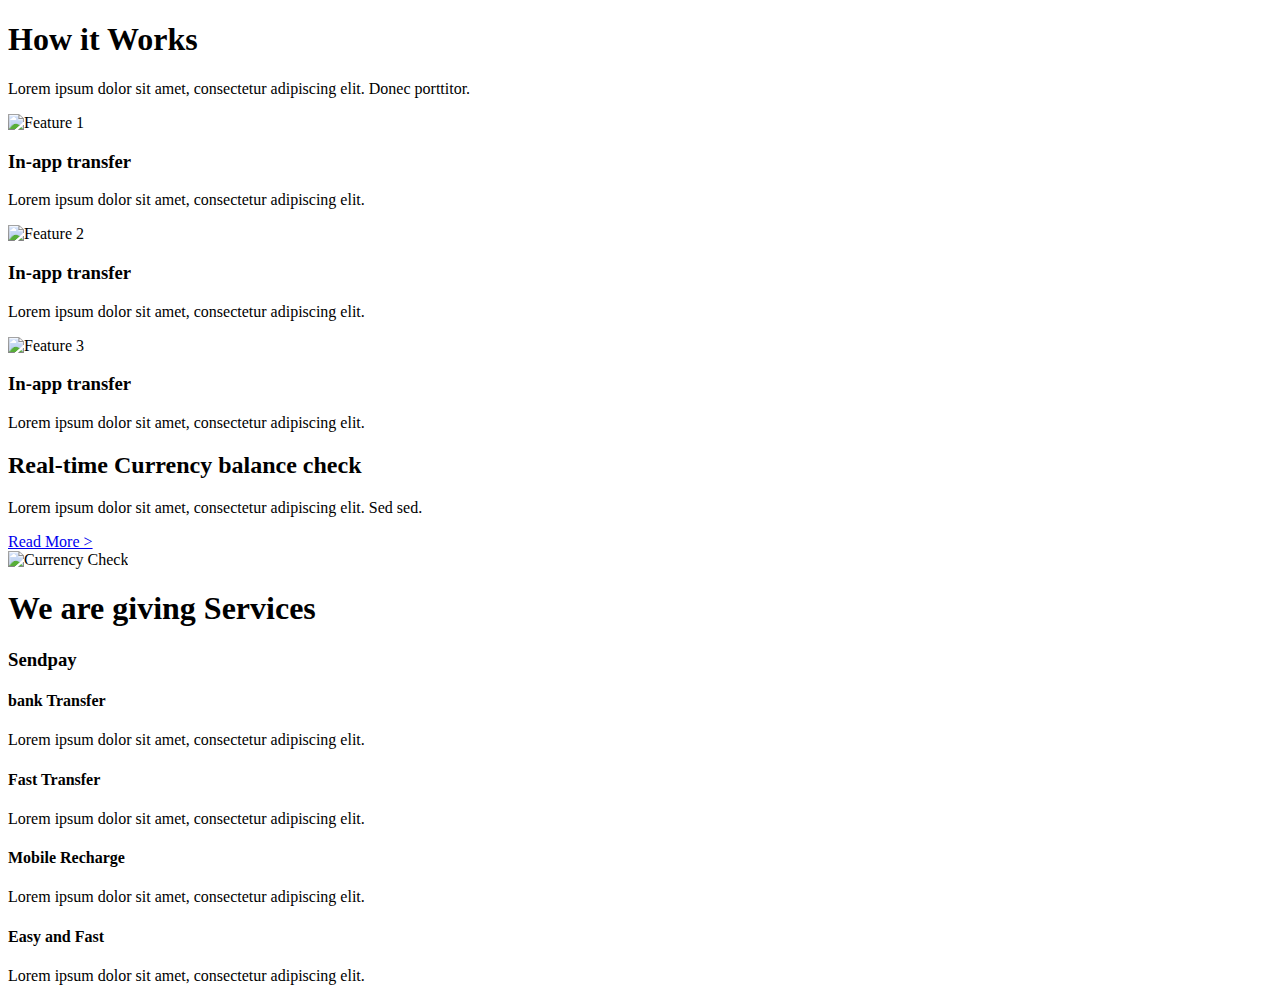
==== content/content2.html @ 932b0866 "Yeni içerikler eklendi" ====
<!DOCTYPE html>
<html lang="en">
<head>
    <meta charset="UTF-8">
    <meta name="viewport" content="width=device-width, initial-scale=1.0">
    <title>How it Works</title>
    <link rel="stylesheet" href="content.css">
</head>
<body>
    <section class="how-it-works">
        <h1>How it Works</h1>
        <p>Lorem ipsum dolor sit amet, consectetur adipiscing elit. Donec porttitor.</p>
        <div class="features">
            <div class="feature">
                <img src="Ellipse1.png" alt="Feature 1">
                <h3>In-app transfer</h3>
                <p>Lorem ipsum dolor sit amet, consectetur adipiscing elit.</p>
            </div>
            <div class="feature">
                <img src="Ellipse2.png" alt="Feature 2">
                <h3>In-app transfer</h3>
                <p>Lorem ipsum dolor sit amet, consectetur adipiscing elit.</p>
            </div>
            <div class="feature">
                <img src="Ellipse3.png" alt="Feature 3">
                <h3>In-app transfer</h3>
                <p>Lorem ipsum dolor sit amet, consectetur adipiscing elit.</p>
            </div>
        </div>
    </section>
    <section class="currency-check">
        <div class="content">
            <h2>Real-time Currency balance check</h2>
            <p>Lorem ipsum dolor sit amet, consectetur adipiscing elit. Sed sed.</p>
            <a href="#">Read More &gt;</a>
        </div>
        <img src="man.png" alt="Currency Check">
    </section>
    <section class="services">
        <h1>We are giving Services</h1>
        <h3>Sendpay</h3>
        <div class="service-list">
            <div class="service">
                <h4><img src="bank.png" alt="">bank Transfer</h4>
                <p>Lorem ipsum dolor sit amet, consectetur adipiscing elit.</p>
            </div>
            <div class="service">
                <h4> <img src="alarmclock.png" alt="">Fast Transfer</h4>
                <p>Lorem ipsum dolor sit amet, consectetur adipiscing elit.</p>
            </div>
            <div class="service">
                <h4> <img src="phone.png" alt="">Mobile Recharge</h4>
                <p>Lorem ipsum dolor sit amet, consectetur adipiscing elit.</p>
            </div>
            <div class="service">
                <h4><img src="car.png" alt="">Easy and Fast</h4>
                <p>Lorem ipsum dolor sit amet, consectetur adipiscing elit.</p>
            </div>
        </div>
    </section>
</body>
</html>
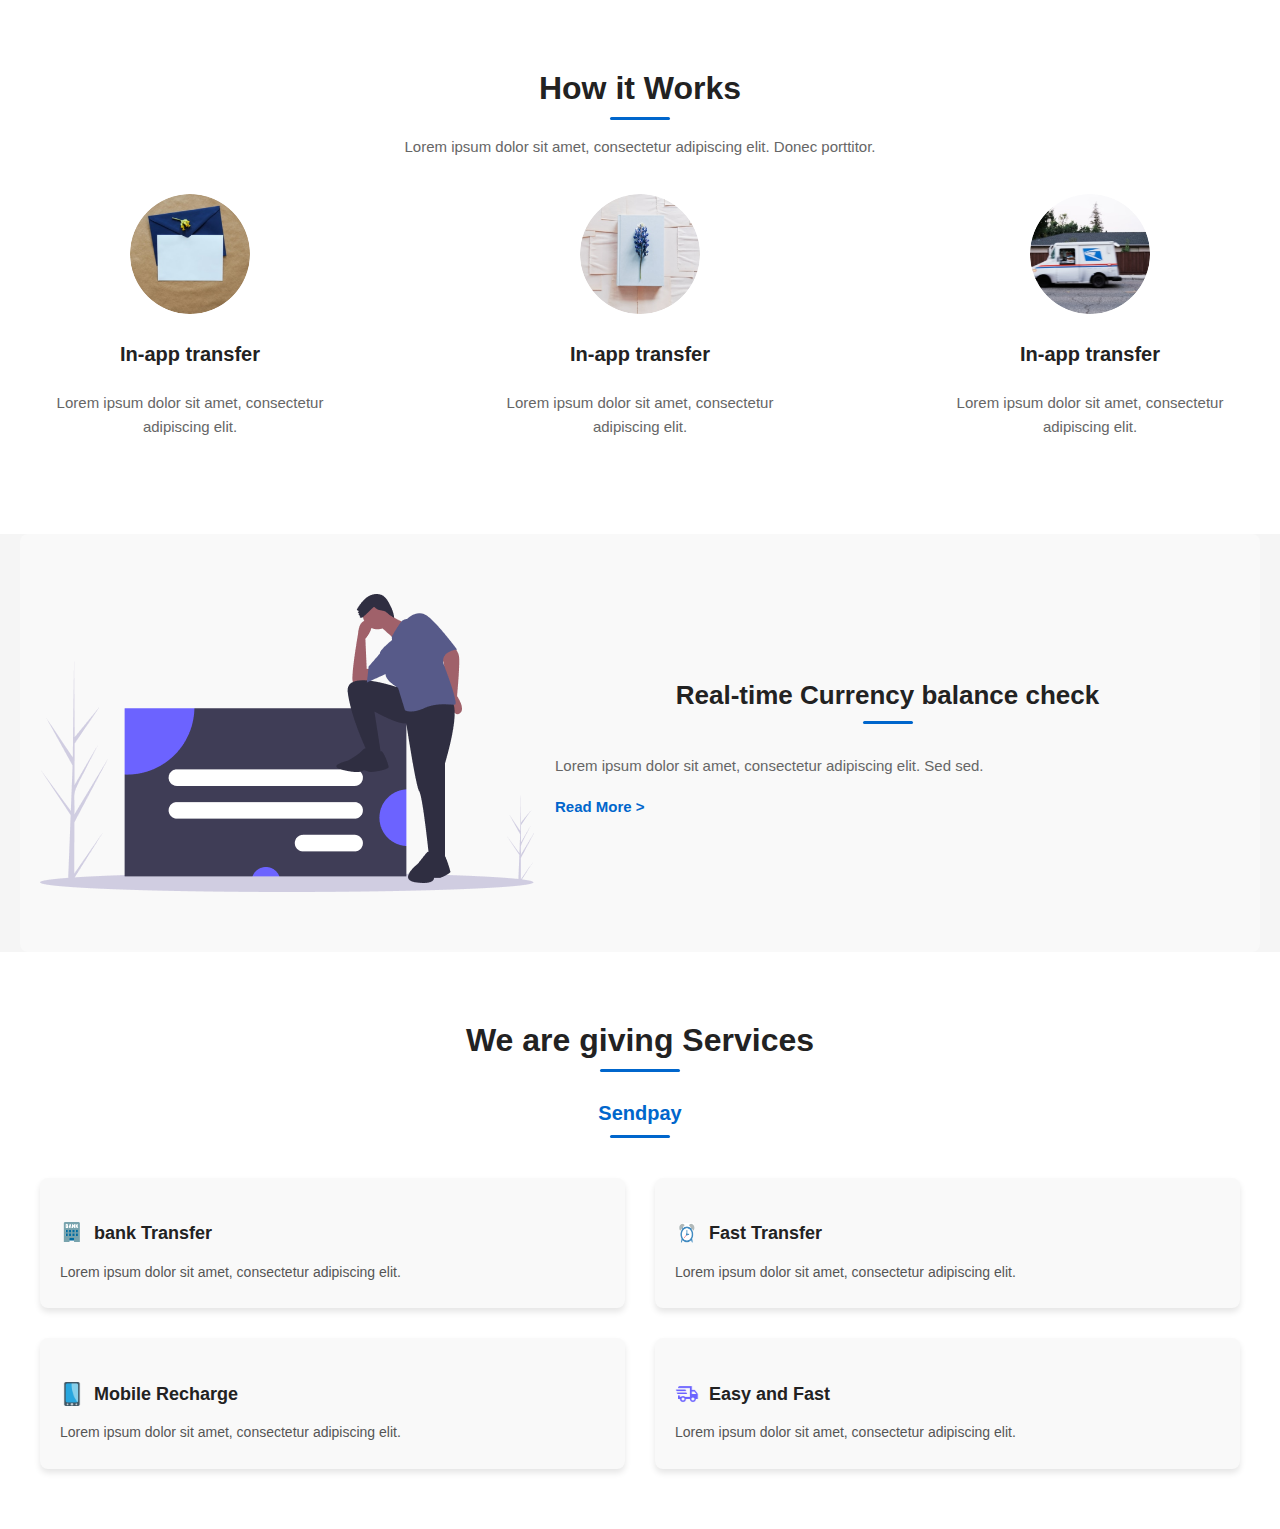
==== commit b7b4d502: "Yeni içerikler eklendi" ====
--- a/content/content2.html
+++ b/content/content2.html
@@ -4,7 +4,7 @@
     <meta charset="UTF-8">
     <meta name="viewport" content="width=device-width, initial-scale=1.0">
     <title>How it Works</title>
-    <link rel="stylesheet" href="content.css">
+    <link rel="stylesheet" href="content2.css">
 </head>
 <body>
     <section class="how-it-works">
@@ -12,17 +12,17 @@
         <p>Lorem ipsum dolor sit amet, consectetur adipiscing elit. Donec porttitor.</p>
         <div class="features">
             <div class="feature">
-                <img src="Ellipse1.png" alt="Feature 1">
+                <img src="Ellipse5.png" alt="Feature 1">
                 <h3>In-app transfer</h3>
                 <p>Lorem ipsum dolor sit amet, consectetur adipiscing elit.</p>
             </div>
             <div class="feature">
-                <img src="Ellipse2.png" alt="Feature 2">
+                <img src="Ellipse6.png" alt="Feature 2">
                 <h3>In-app transfer</h3>
                 <p>Lorem ipsum dolor sit amet, consectetur adipiscing elit.</p>
             </div>
             <div class="feature">
-                <img src="Ellipse3.png" alt="Feature 3">
+                <img src="Ellipse7.png" alt="Feature 3">
                 <h3>In-app transfer</h3>
                 <p>Lorem ipsum dolor sit amet, consectetur adipiscing elit.</p>
             </div>
@@ -34,26 +34,26 @@
             <p>Lorem ipsum dolor sit amet, consectetur adipiscing elit. Sed sed.</p>
             <a href="#">Read More &gt;</a>
         </div>
-        <img src="man.png" alt="Currency Check">
+        <img src="man2.png" alt="Currency Check">
     </section>
     <section class="services">
         <h1>We are giving Services</h1>
         <h3>Sendpay</h3>
         <div class="service-list">
             <div class="service">
-                <h4><img src="bank.png" alt="">bank Transfer</h4>
+                <h4><img src="bank2.png" alt="">bank Transfer</h4>
                 <p>Lorem ipsum dolor sit amet, consectetur adipiscing elit.</p>
             </div>
             <div class="service">
-                <h4> <img src="alarmclock.png" alt="">Fast Transfer</h4>
+                <h4> <img src="alarmclock2.png" alt="">Fast Transfer</h4>
                 <p>Lorem ipsum dolor sit amet, consectetur adipiscing elit.</p>
             </div>
             <div class="service">
-                <h4> <img src="phone.png" alt="">Mobile Recharge</h4>
+                <h4> <img src="phone2.png" alt="">Mobile Recharge</h4>
                 <p>Lorem ipsum dolor sit amet, consectetur adipiscing elit.</p>
             </div>
             <div class="service">
-                <h4><img src="car.png" alt="">Easy and Fast</h4>
+                <h4><img src="car2.png" alt="">Easy and Fast</h4>
                 <p>Lorem ipsum dolor sit amet, consectetur adipiscing elit.</p>
             </div>
         </div>
--- a/content/content2.css
+++ b/content/content2.css
@@ -0,0 +1,253 @@
+/* Genel Ayarlar */
+body {
+    font-family: Arial, sans-serif;
+    margin: 0;
+    padding: 0;
+    box-sizing: border-box;
+    background-color: #f5f5f5;
+    color: #333;
+}
+
+h1, h2, h3 {
+    margin: 0;
+    padding: 10px 0;
+    font-weight: 600;
+    text-align: center;
+}
+
+h1::after, h2::after, h3::after {
+    content: '';
+    display: block;
+    width: 60px;
+    height: 3px;
+    background-color: #0066cc; /* Çizgi rengi */
+    margin: 10px auto 0;
+    border-radius: 2px;
+}
+
+/* Sadece spesifik başlıklar için çizgi */
+.services h1::after {
+    width: 80px; /* Hizmetler başlığı daha geniş */
+}
+
+p {
+    margin: 0;
+    padding: 5px 0;
+    line-height: 1.6;
+    font-size: 16px;
+    color: #555;
+}
+
+/* Yazı Boyutları */
+h1 {
+    font-size: 32px; /* Ana başlıklar */
+}
+
+h2 {
+    font-size: 26px; /* "Real-time Currency balance check" başlığı */
+}
+
+h3 {
+    font-size: 20px; /* Alt başlıklar (ör. "In-app transfer") */
+}
+
+p {
+    font-size: 15px; /* Genel paragraflar */
+}
+
+a {
+    font-size: 15px; /* Link yazı boyutu */
+}
+
+/* How it Works Bölümü */
+.how-it-works {
+    background: #fff;
+    padding: 60px 20px;
+    text-align: center;
+}
+
+.how-it-works h1 {
+    font-size: 32px;
+    color: #222;
+}
+
+.how-it-works p {
+    font-size: 15px;
+    margin-bottom: 30px;
+    color: #666;
+}
+
+.features {
+    display: flex;
+    justify-content: space-between;
+    gap: 20px;
+    max-width: 1200px;
+    margin: 0 auto;
+}
+
+.feature {
+    width: 300px;
+    text-align: center;
+}
+
+.feature img {
+    width: 120px;
+    height: 120px;
+    border-radius: 50%;
+    margin-bottom: 15px;
+}
+
+.feature h3 {
+    font-size: 20px;
+    color: #222;
+    margin-bottom: 10px;
+}
+
+.feature h3::after {
+    display: none; /* How it Works başlıkları için alt çizgi olmaması */
+}
+
+/* Currency Check Bölümü */
+.currency-check {
+    display: flex;
+    align-items: center;
+    gap: 20px;
+    padding: 60px 20px;
+    max-width: 1200px;
+    margin: 0 auto;
+    background: #f9f9f9;
+    border-radius: 8px;
+    flex-direction: row-reverse; /* Yazı ve görsel yer değişimi */
+}
+
+.currency-check img {
+    max-width: 50%;
+    height: auto;
+    border-radius: 10px;
+}
+
+.currency-check .content {
+    flex: 1;
+    text-align: left;
+    padding-right: 20px; /* Görselle boşluk düzenlendi */
+}
+
+.currency-check h2 {
+    font-size: 26px;
+    color: #222;
+    margin-bottom: 15px;
+}
+
+.currency-check h2::after {
+    width: 50px; /* Başlığın altındaki çizgi */
+}
+
+.currency-check p {
+    font-size: 15px;
+    margin-bottom: 15px;
+    color: #666;
+}
+
+.currency-check a {
+    font-size: 15px;
+    color: #0066cc;
+    text-decoration: none;
+    font-weight: 600;
+}
+
+.currency-check a:hover {
+    text-decoration: underline;
+}
+
+/* Services Bölümü */
+.services {
+    background: #fff;
+    padding: 60px 20px;
+    text-align: center;
+}
+
+.services h1 {
+    font-size: 32px;
+    color: #222;
+    margin-bottom: 10px;
+}
+
+.services h1::after {
+    width: 80px; /* "We are giving Services" altındaki çizgi */
+}
+
+.services h3 {
+    font-size: 20px;
+    color: #0066cc;
+    margin-bottom: 30px;
+}
+
+.service-list {
+    display: grid;
+    grid-template-columns: repeat(2, 1fr);
+    gap: 30px;
+    max-width: 1200px;
+    margin: 0 auto;
+}
+
+.service {
+    background: #f9f9f9;
+    padding: 20px;
+    border-radius: 8px;
+    box-shadow: 0 4px 6px rgba(0, 0, 0, 0.1);
+    text-align: left;
+    display: flex;
+    flex-direction: column;
+    align-items: start;
+}
+
+.service h4 {
+    display: flex;
+    align-items: center;
+    font-size: 18px;
+    margin-bottom: 10px;
+    color: #222;
+}
+
+.service h4 img {
+    width: 24px;
+    height: 24px;
+    margin-right: 10px;
+}
+
+.service p {
+    font-size: 14px;
+    color: #555;
+    margin-top: auto;
+}
+
+/* Mobil Uyum (Responsive) */
+@media (max-width: 768px) {
+    .features {
+        flex-direction: column;
+        align-items: center;
+    }
+
+    .feature {
+        width: 100%;
+        max-width: 300px;
+    }
+
+    .currency-check {
+        flex-direction: column-reverse; /* Mobilde görsel ve yazı alt alta */
+        text-align: center;
+    }
+
+    .currency-check img {
+        max-width: 100%;
+    }
+
+    .currency-check .content {
+        padding: 0;
+        margin-top: 20px;
+    }
+
+    .service-list {
+        grid-template-columns: 1fr;
+    }
+}
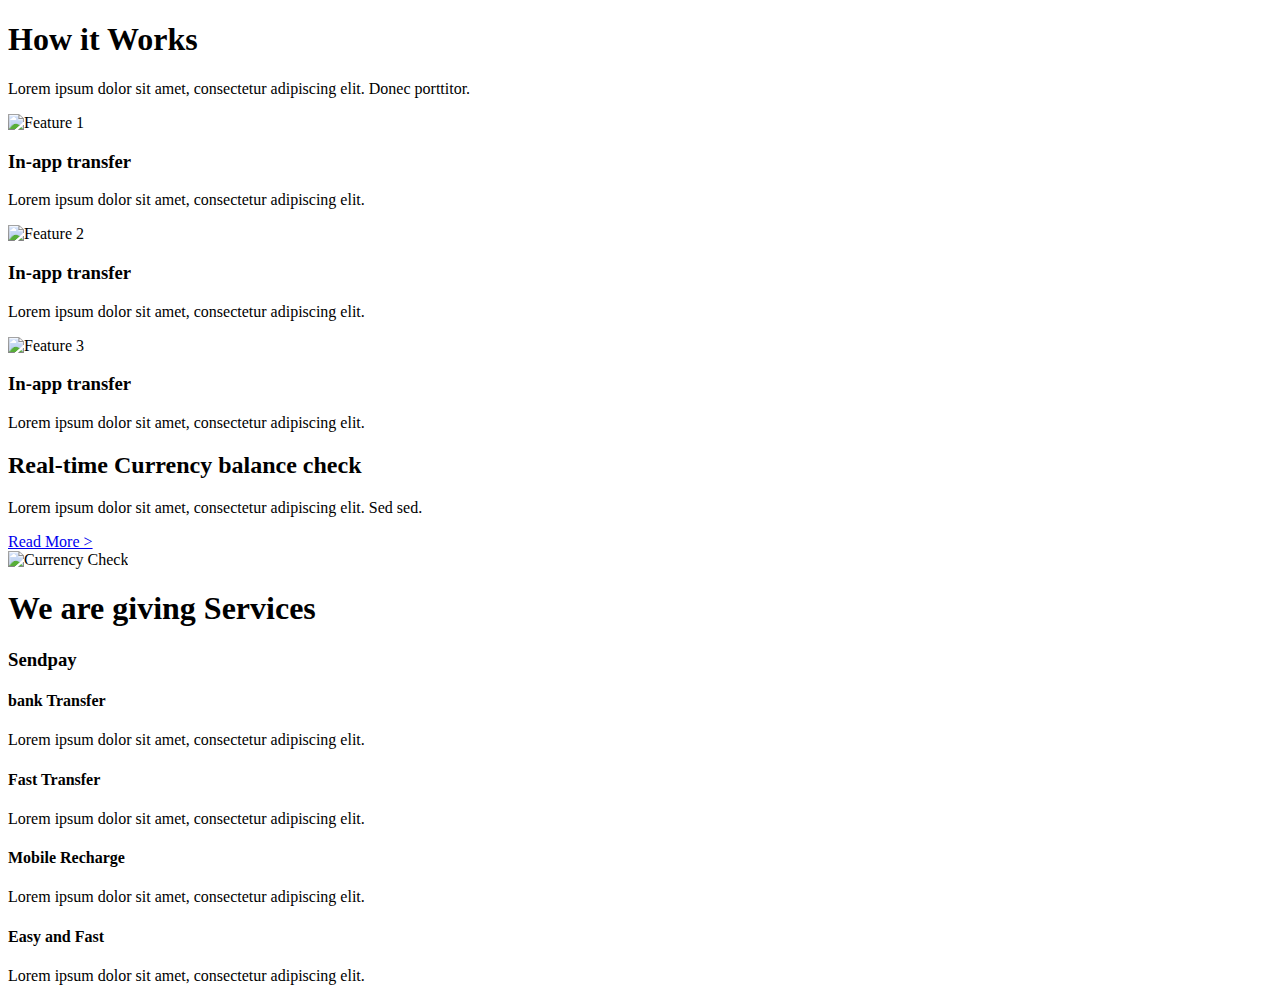
==== commit 47fc8208: "Merge pull request #6 from eminkabacaoglu/content_branch_v3" ====
--- a/content/content2.html
+++ b/content/content2.html
@@ -4,7 +4,7 @@
     <meta charset="UTF-8">
     <meta name="viewport" content="width=device-width, initial-scale=1.0">
     <title>How it Works</title>
-    <link rel="stylesheet" href="content2.css">
+    <link rel="stylesheet" href="content.css">
 </head>
 <body>
     <section class="how-it-works">
@@ -12,17 +12,17 @@
         <p>Lorem ipsum dolor sit amet, consectetur adipiscing elit. Donec porttitor.</p>
         <div class="features">
             <div class="feature">
-                <img src="Ellipse5.png" alt="Feature 1">
+                <img src="Ellipse1.png" alt="Feature 1">
                 <h3>In-app transfer</h3>
                 <p>Lorem ipsum dolor sit amet, consectetur adipiscing elit.</p>
             </div>
             <div class="feature">
-                <img src="Ellipse6.png" alt="Feature 2">
+                <img src="Ellipse2.png" alt="Feature 2">
                 <h3>In-app transfer</h3>
                 <p>Lorem ipsum dolor sit amet, consectetur adipiscing elit.</p>
             </div>
             <div class="feature">
-                <img src="Ellipse7.png" alt="Feature 3">
+                <img src="Ellipse3.png" alt="Feature 3">
                 <h3>In-app transfer</h3>
                 <p>Lorem ipsum dolor sit amet, consectetur adipiscing elit.</p>
             </div>
@@ -34,26 +34,26 @@
             <p>Lorem ipsum dolor sit amet, consectetur adipiscing elit. Sed sed.</p>
             <a href="#">Read More &gt;</a>
         </div>
-        <img src="man2.png" alt="Currency Check">
+        <img src="man.png" alt="Currency Check">
     </section>
     <section class="services">
         <h1>We are giving Services</h1>
         <h3>Sendpay</h3>
         <div class="service-list">
             <div class="service">
-                <h4><img src="bank2.png" alt="">bank Transfer</h4>
+                <h4><img src="bank.png" alt="">bank Transfer</h4>
                 <p>Lorem ipsum dolor sit amet, consectetur adipiscing elit.</p>
             </div>
             <div class="service">
-                <h4> <img src="alarmclock2.png" alt="">Fast Transfer</h4>
+                <h4> <img src="alarmclock.png" alt="">Fast Transfer</h4>
                 <p>Lorem ipsum dolor sit amet, consectetur adipiscing elit.</p>
             </div>
             <div class="service">
-                <h4> <img src="phone2.png" alt="">Mobile Recharge</h4>
+                <h4> <img src="phone.png" alt="">Mobile Recharge</h4>
                 <p>Lorem ipsum dolor sit amet, consectetur adipiscing elit.</p>
             </div>
             <div class="service">
-                <h4><img src="car2.png" alt="">Easy and Fast</h4>
+                <h4><img src="car.png" alt="">Easy and Fast</h4>
                 <p>Lorem ipsum dolor sit amet, consectetur adipiscing elit.</p>
             </div>
         </div>
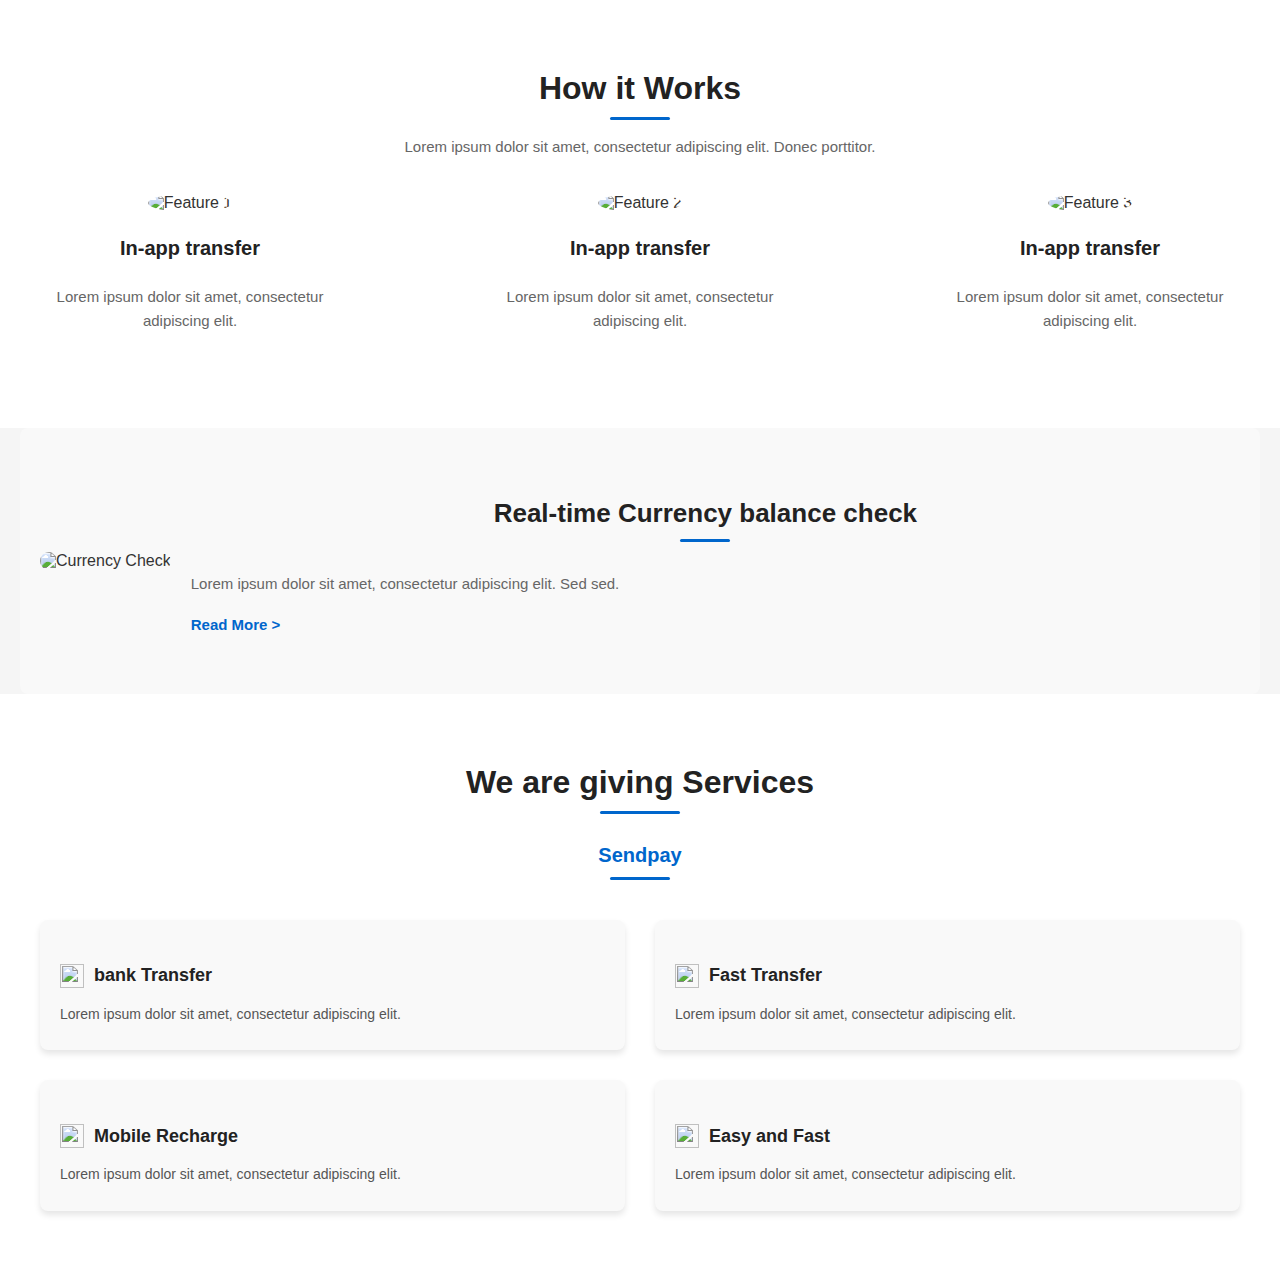
==== commit abd5c5d0: "düzenlenmiş hal" ====
--- a/content/content2.html
+++ b/content/content2.html
@@ -4,7 +4,7 @@
     <meta charset="UTF-8">
     <meta name="viewport" content="width=device-width, initial-scale=1.0">
     <title>How it Works</title>
-    <link rel="stylesheet" href="content.css">
+    <link rel="stylesheet" href="content2.css">
 </head>
 <body>
     <section class="how-it-works">
--- a/content/content2.css
+++ b/content/content2.css
@@ -0,0 +1,253 @@
+
+body {
+    font-family: Arial, sans-serif;
+    margin: 0;
+    padding: 0;
+    box-sizing: border-box;
+    background-color: #f5f5f5;
+    color: #333;
+}
+
+h1, h2, h3 {
+    margin: 0;
+    padding: 10px 0;
+    font-weight: 600;
+    text-align: center;
+}
+
+h1::after, h2::after, h3::after {
+    content: '';
+    display: block;
+    width: 60px;
+    height: 3px;
+    background-color: #0066cc; 
+    margin: 10px auto 0;
+    border-radius: 2px;
+}
+
+
+.services h1::after {
+    width: 80px; 
+}
+
+p {
+    margin: 0;
+    padding: 5px 0;
+    line-height: 1.6;
+    font-size: 16px;
+    color: #555;
+}
+
+
+h1 {
+    font-size: 32px; 
+}
+
+h2 {
+    font-size: 26px; 
+}
+
+h3 {
+    font-size: 20px; 
+}
+
+p {
+    font-size: 15px; 
+}
+
+a {
+    font-size: 15px; 
+}
+
+
+.how-it-works {
+    background: #fff;
+    padding: 60px 20px;
+    text-align: center;
+}
+
+.how-it-works h1 {
+    font-size: 32px;
+    color: #222;
+}
+
+.how-it-works p {
+    font-size: 15px;
+    margin-bottom: 30px;
+    color: #666;
+}
+
+.features {
+    display: flex;
+    justify-content: space-between;
+    gap: 20px;
+    max-width: 1200px;
+    margin: 0 auto;
+}
+
+.feature {
+    width: 300px;
+    text-align: center;
+}
+
+.feature img {
+    width: 120px;
+    height: 120px;
+    border-radius: 50%;
+    margin-bottom: 15px;
+}
+
+.feature h3 {
+    font-size: 20px;
+    color: #222;
+    margin-bottom: 10px;
+}
+
+.feature h3::after {
+    display: none; 
+}
+
+
+.currency-check {
+    display: flex;
+    align-items: center;
+    gap: 20px;
+    padding: 60px 20px;
+    max-width: 1200px;
+    margin: 0 auto;
+    background: #f9f9f9;
+    border-radius: 8px;
+    flex-direction: row-reverse; 
+}
+
+.currency-check img {
+    max-width: 50%;
+    height: auto;
+    border-radius: 10px;
+}
+
+.currency-check .content {
+    flex: 1;
+    text-align: left;
+    padding-right: 20px;
+}
+
+.currency-check h2 {
+    font-size: 26px;
+    color: #222;
+    margin-bottom: 15px;
+}
+
+.currency-check h2::after {
+    width: 50px; 
+}
+
+.currency-check p {
+    font-size: 15px;
+    margin-bottom: 15px;
+    color: #666;
+}
+
+.currency-check a {
+    font-size: 15px;
+    color: #0066cc;
+    text-decoration: none;
+    font-weight: 600;
+}
+
+.currency-check a:hover {
+    text-decoration: underline;
+}
+
+
+.services {
+    background: #fff;
+    padding: 60px 20px;
+    text-align: center;
+}
+
+.services h1 {
+    font-size: 32px;
+    color: #222;
+    margin-bottom: 10px;
+}
+
+.services h1::after {
+    width: 80px; 
+}
+
+.services h3 {
+    font-size: 20px;
+    color: #0066cc;
+    margin-bottom: 30px;
+}
+
+.service-list {
+    display: grid;
+    grid-template-columns: repeat(2, 1fr);
+    gap: 30px;
+    max-width: 1200px;
+    margin: 0 auto;
+}
+
+.service {
+    background: #f9f9f9;
+    padding: 20px;
+    border-radius: 8px;
+    box-shadow: 0 4px 6px rgba(0, 0, 0, 0.1);
+    text-align: left;
+    display: flex;
+    flex-direction: column;
+    align-items: start;
+}
+
+.service h4 {
+    display: flex;
+    align-items: center;
+    font-size: 18px;
+    margin-bottom: 10px;
+    color: #222;
+}
+
+.service h4 img {
+    width: 24px;
+    height: 24px;
+    margin-right: 10px;
+}
+
+.service p {
+    font-size: 14px;
+    color: #555;
+    margin-top: auto;
+}
+
+
+@media (max-width: 768px) {
+    .features {
+        flex-direction: column;
+        align-items: center;
+    }
+
+    .feature {
+        width: 100%;
+        max-width: 300px;
+    }
+
+    .currency-check {
+        flex-direction: column-reverse; 
+        text-align: center;
+    }
+
+    .currency-check img {
+        max-width: 100%;
+    }
+
+    .currency-check .content {
+        padding: 0;
+        margin-top: 20px;
+    }
+
+    .service-list {
+        grid-template-columns: 1fr;
+    }
+}
